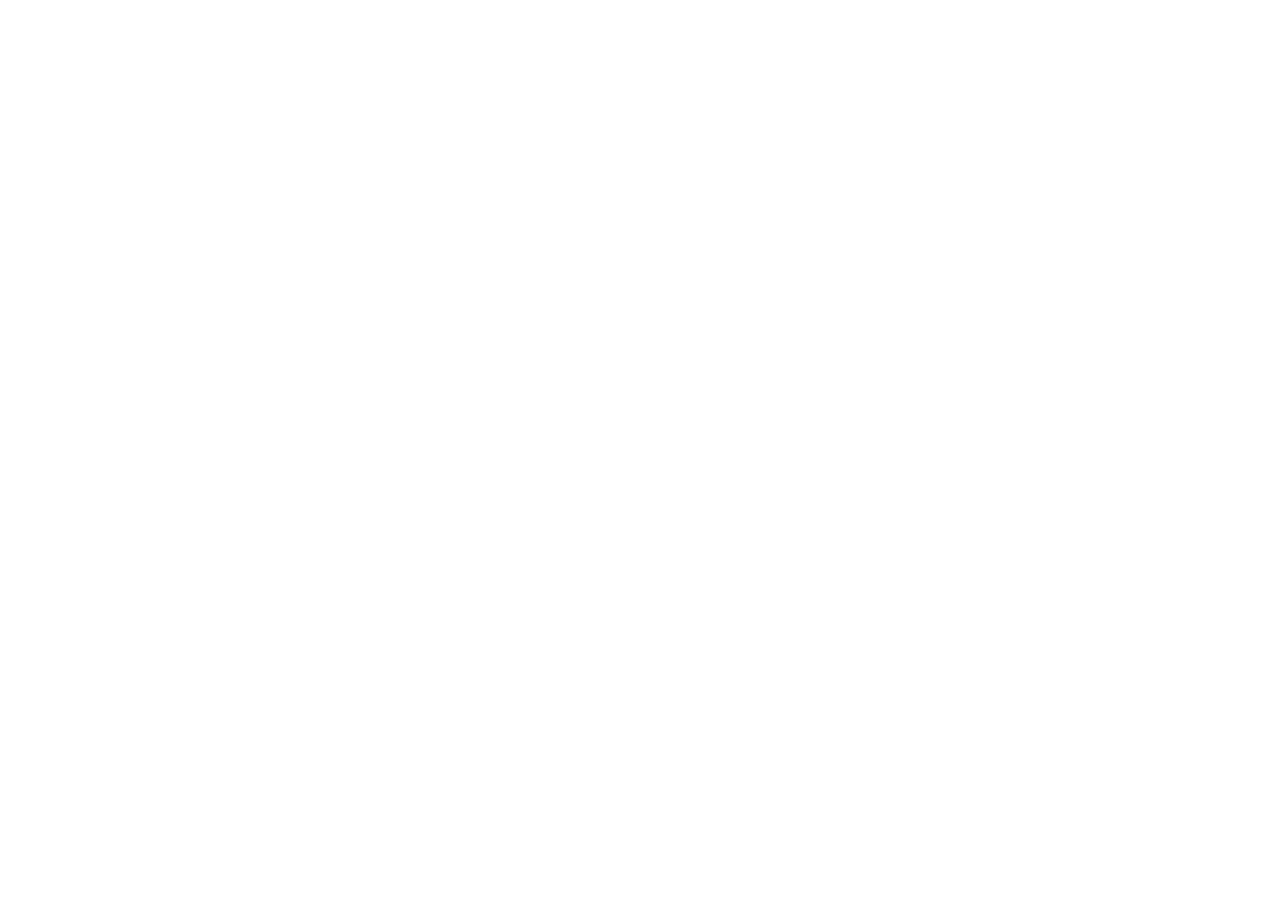
==== event.html @ f166d803 "working on event.html and index.html (started adding in the hero section and navigation links)" ====
<!DOCTYPE html>
<html lang="en">

<!--
  Name: Keile Cruz-Maldonado
  Date: Sept 12th, 2026
  CSC 372-01

  This is the event.html page for assignment 2 where 
-->

<head>
    <meta charset="UTF-8">
    <meta name="viewport" content="width=device-width, initial-scale=1.0">
    <title>Document</title>

    <link rel="stylesheet" href="css/style.css">

</head>

<body>

</body>

</html>
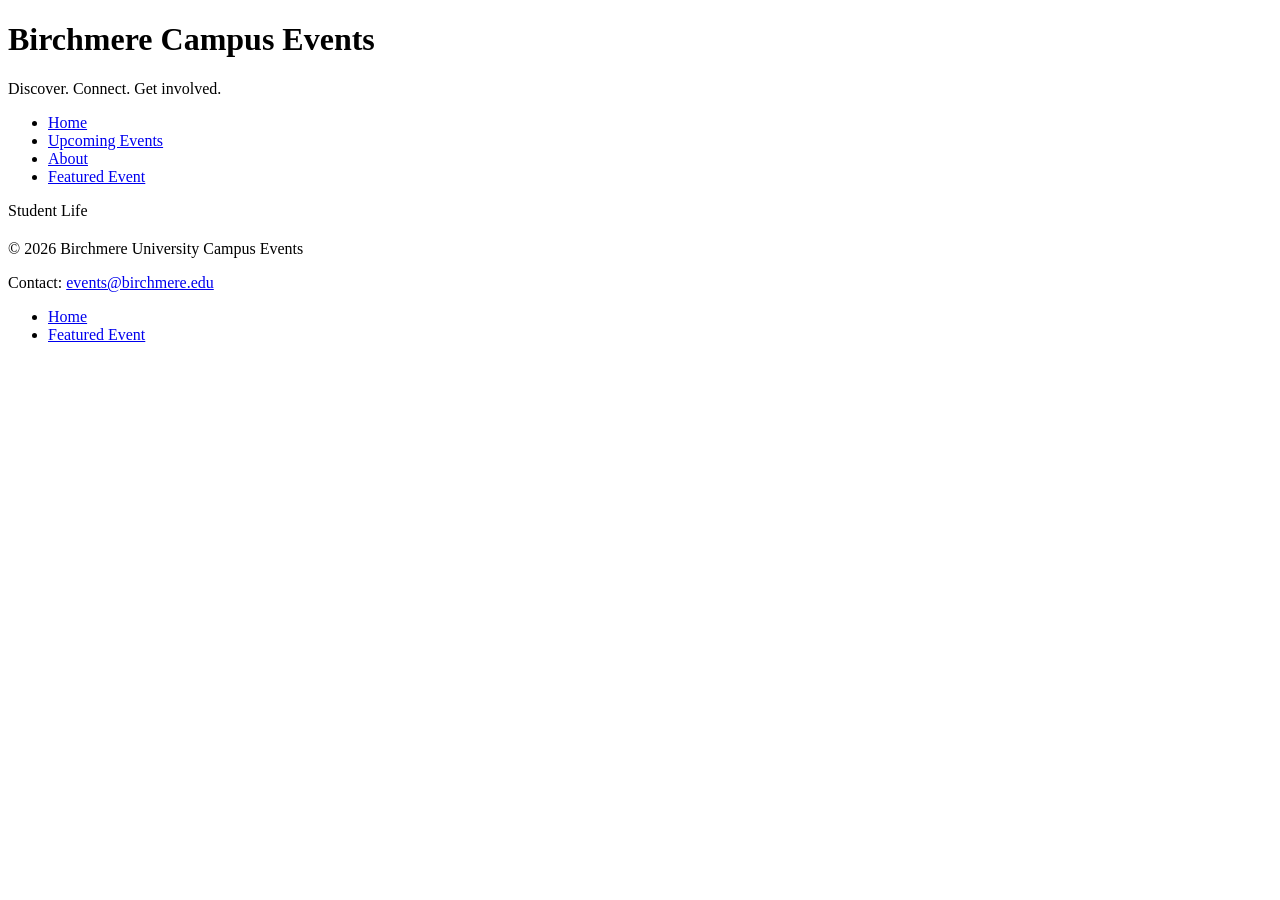
==== commit 70a5af5d: "working on event.html (added in the footer and header which is the same as index.html, started a por" ====
--- a/event.html
+++ b/event.html
@@ -6,20 +6,97 @@
   Date: Sept 12th, 2026
   CSC 372-01
 
-  This is the event.html page for assignment 2 where 
+  This is the event.html page for assignment 2 where it contains a shared header and navigation link, 
+  event introduction, main content and sidebar, related events, and footer. The information that is mostly in the 
+  event's page contains detailed information on the event itself, attendee expectations, schedule, a list, and 
+  participation information.
 -->
 
 <head>
-    <meta charset="UTF-8">
-    <meta name="viewport" content="width=device-width, initial-scale=1.0">
-    <title>Document</title>
+  <meta charset="UTF-8">
+  <meta name="viewport" content="width=device-width, initial-scale=1.0">
+  <title>Document</title>
 
-    <link rel="stylesheet" href="css/style.css">
+  <link rel="stylesheet" href="css/style.css">
 
 </head>
 
 <body>
 
+    <!-- Site Header -->
+
+  <header>
+      <div class="site-header">
+
+      <h1>Birchmere Campus Events</h1>
+      <p>Discover. Connect. Get involved.</p>
+
+    
+     <!-- Navigation Links -->
+
+    </div>
+
+    <nav>
+
+        <ul>
+          <li><a href="index.html">Home</a></li>
+          <li><a href="#upcoming-events">Upcoming Events</a></li>
+          <li><a href="#about">About</a></li>
+           <li><a href="event.html">Featured Event</a></li>
+
+        </ul>
+
+    </nav>
+
+  </header>
+
+     <main>
+
+      <!-- Event Introduction -->
+
+      <section class="event-intro">
+
+        <p class="category"> Student Life</p>
+
+        <h2> </h2>
+
+
+      </section>
+
+
+
+
+    </main>
+
+
+
+        <!-- Footer Section -->
+
+    <footer>
+      
+        <div class="footer-content">
+
+            <p>
+                &copy; 2026 Birchmere University Campus Events
+            </p>
+
+            <p>
+                Contact:
+                <a href="mailto:events@birchmere.edu"> events@birchmere.edu </a>
+            </p>
+
+            <nav>
+
+                <ul>
+                    <li><a href="index.html">Home</a></li>
+                    <li><a href="event.html">Featured Event</a></li>
+                </ul>
+
+            </nav>
+        </div>
+
+    </footer>
+
 </body>
 
 </html>
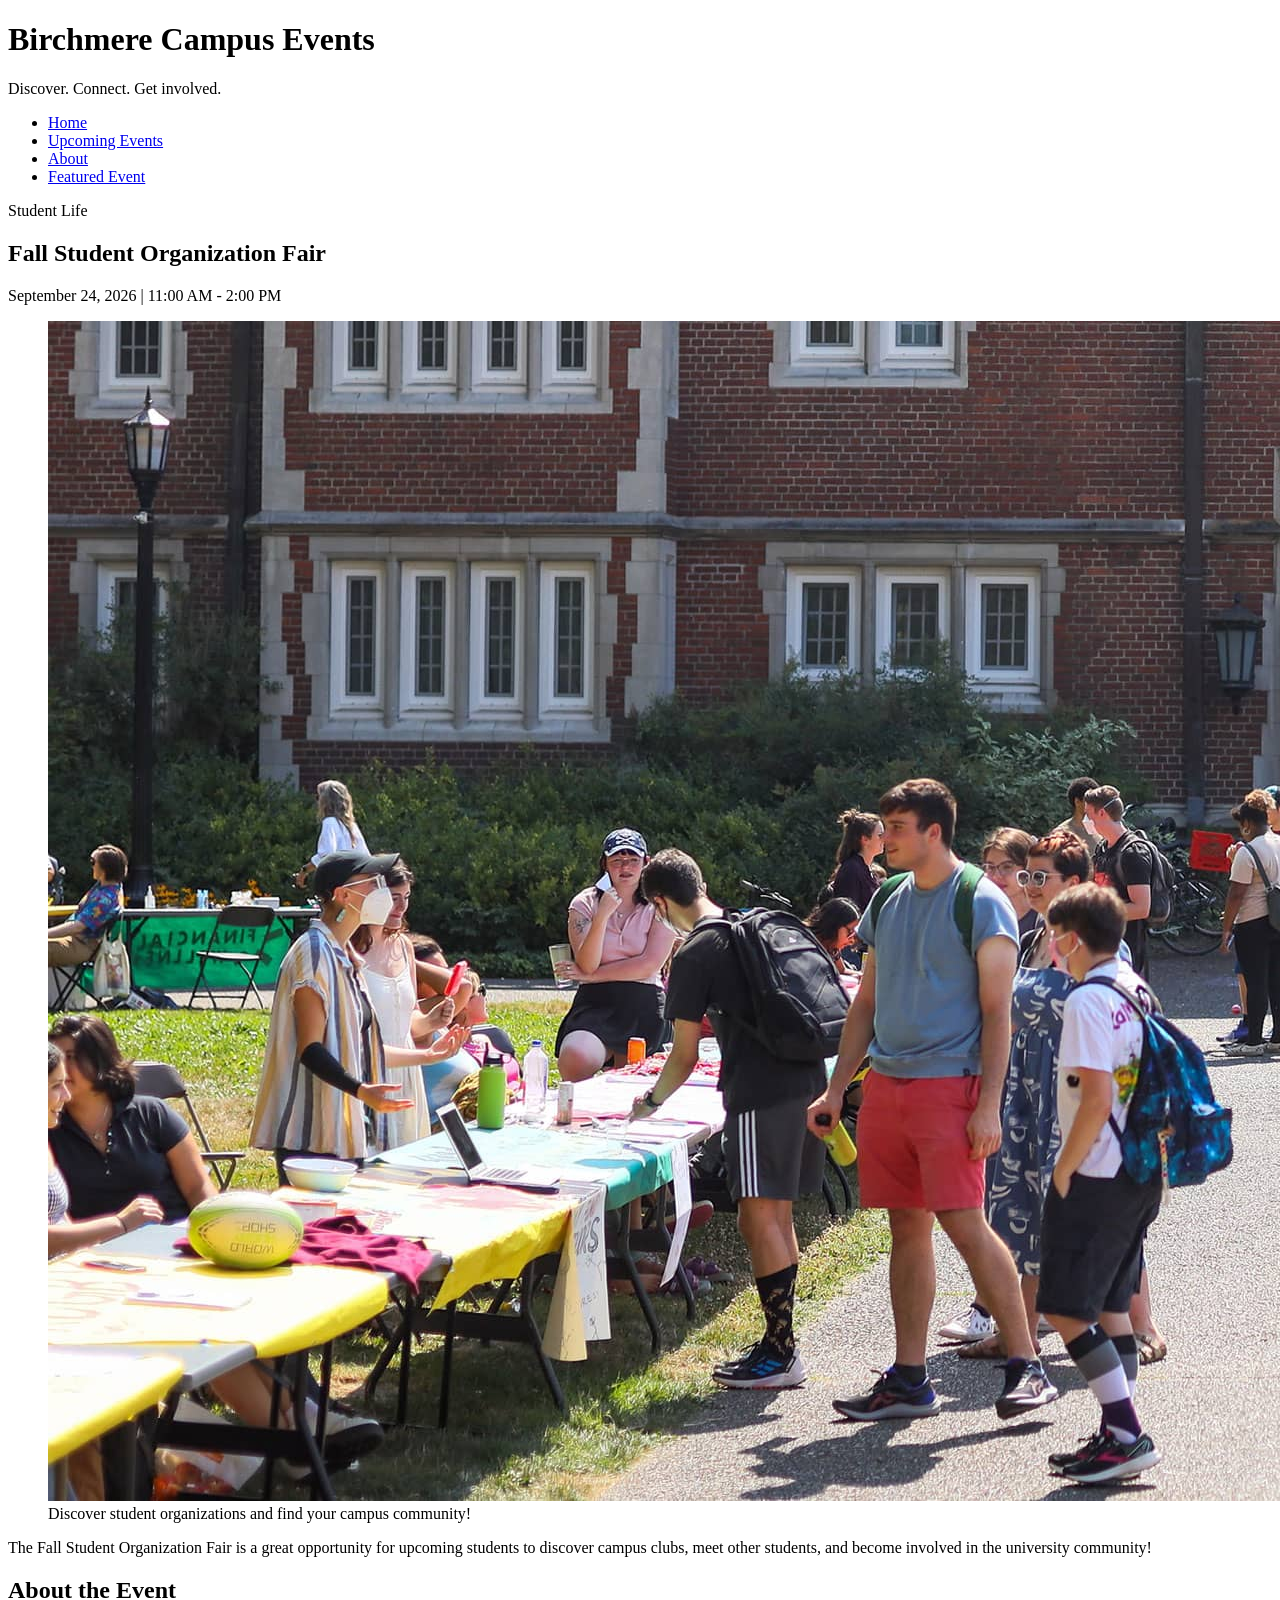
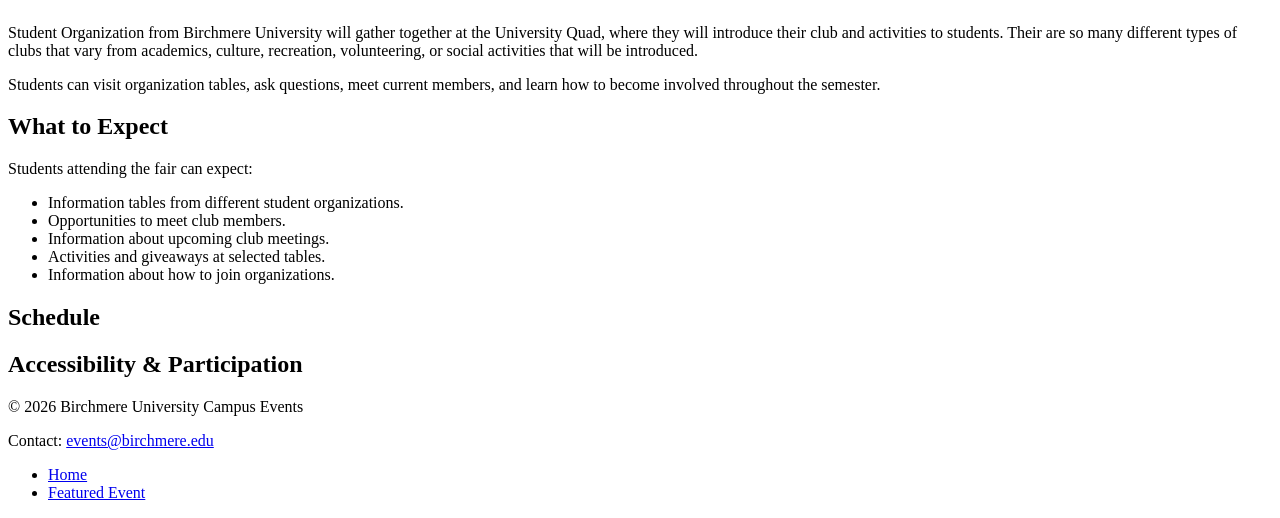
==== commit 3c835bb9: "Worked on the event.html (specifically added in info for event introduction, content and sidebar, an" ====
--- a/event.html
+++ b/event.html
@@ -13,11 +13,11 @@
 -->
 
 <head>
-  <meta charset="UTF-8">
-  <meta name="viewport" content="width=device-width, initial-scale=1.0">
-  <title>Document</title>
+    <meta charset="UTF-8">
+    <meta name="viewport" content="width=device-width, initial-scale=1.0">
+    <title>Document</title>
 
-  <link rel="stylesheet" href="css/style.css">
+    <link rel="stylesheet" href="css/style.css">
 
 </head>
 
@@ -25,55 +25,150 @@
 
     <!-- Site Header -->
 
-  <header>
-      <div class="site-header">
+    <header>
+        <div class="site-header">
 
-      <h1>Birchmere Campus Events</h1>
-      <p>Discover. Connect. Get involved.</p>
-
-    
-     <!-- Navigation Links -->
-
-    </div>
-
-    <nav>
-
-        <ul>
-          <li><a href="index.html">Home</a></li>
-          <li><a href="#upcoming-events">Upcoming Events</a></li>
-          <li><a href="#about">About</a></li>
-           <li><a href="event.html">Featured Event</a></li>
-
-        </ul>
-
-    </nav>
-
-  </header>
-
-     <main>
-
-      <!-- Event Introduction -->
-
-      <section class="event-intro">
-
-        <p class="category"> Student Life</p>
-
-        <h2> </h2>
+            <h1>Birchmere Campus Events</h1>
+            <p>Discover. Connect. Get involved.</p>
 
 
-      </section>
+            <!-- Navigation Links -->
+
+        </div>
+
+        <nav>
+
+            <ul>
+                <li><a href="index.html">Home</a></li>
+                <li><a href="#upcoming-events">Upcoming Events</a></li>
+                <li><a href="#about">About</a></li>
+                <li><a href="event.html">Featured Event</a></li>
+
+            </ul>
+
+        </nav>
+
+    </header>
+
+    <main>
+
+        <!-- Event Introduction -->
+
+        <section class="event-intro">
+
+            <p class="category"> Student Life</p>
+
+            <h2>Fall Student Organization Fair</h2>
+
+            <p> <time datetime="2026-09-24T11:00"> September 24, 2026 | 11:00 AM - 2:00 PM </time> </p>
+
+            <figure> <img src="images/event-1.jpg"
+                    alt="Students interacting with student organizations at the fall organization fair.">
+
+                <figcaption> Discover student organizations and find your campus community! </figcaption>
+
+            </figure>
+
+            <p>
+                The Fall Student Organization Fair is a great opportunity for upcoming students to discover
+                campus clubs, meet other students, and become involved in the university community!
+            </p>
+
+
+        </section>
+
+
+        <!-- Event Contend and Sidebar -->
+        <section class="event-layout">
+
+            <!-- Main Event information -->
+
+            <div class="event-main-content">
+
+                <section>
+
+                    <h2>About the Event</h2>
+
+                    <p>
+                        Student Organization from Birchmere University will gather together at the University Quad,
+                        where they will introduce their club and activities to students. Their are so many different
+                        types
+                        of clubs that vary from academics, culture, recreation, volunteering, or social activities
+                        that will be introduced.
+                    </p>
+
+                    <p>
+                        Students can visit organization tables, ask questions, meet current members, and learn how to
+                        become involved throughout the semester.
+                    </p>
+
+                </section>
+
+                <!-- Attendee Expections -->
+
+                <section>
+
+                    <h2>What to Expect</h2>
+
+                    <p>
+                        Students attending the fair can expect:
+                    </p>
+
+                    <ul>
+                        <li>Information tables from different student organizations.</li>
+                        <li>Opportunities to meet club members.</li>
+                        <li>Information about upcoming club meetings.</li>
+                        <li>Activities and giveaways at selected tables.</li>
+                        <li>Information about how to join organizations.</li>
+                    </ul>
+
+                </section>
+
+                <!-- Event Schedule -->
+
+                <section>
+
+                    <h2>Schedule</h2>
 
 
 
 
+
+
+                </section>
+
+                <!-- Accessibility Information -->
+
+                <section>
+
+                    <h2>Accessibility & Participation</h2>
+
+
+                </section>
+
+
+            </div>
+
+            <!-- Event Sidebar -->
+
+
+            <!-- Related Events -->
+             
+
+            <!-- event 1 -->
+
+            <!-- event 2 -->
+
+            <!-- event 3 -->
+
+        </section>
+
     </main>
 
-
-
-        <!-- Footer Section -->
+    <!-- Footer Section -->
 
     <footer>
-      
+
         <div class="footer-content">
 
             <p>
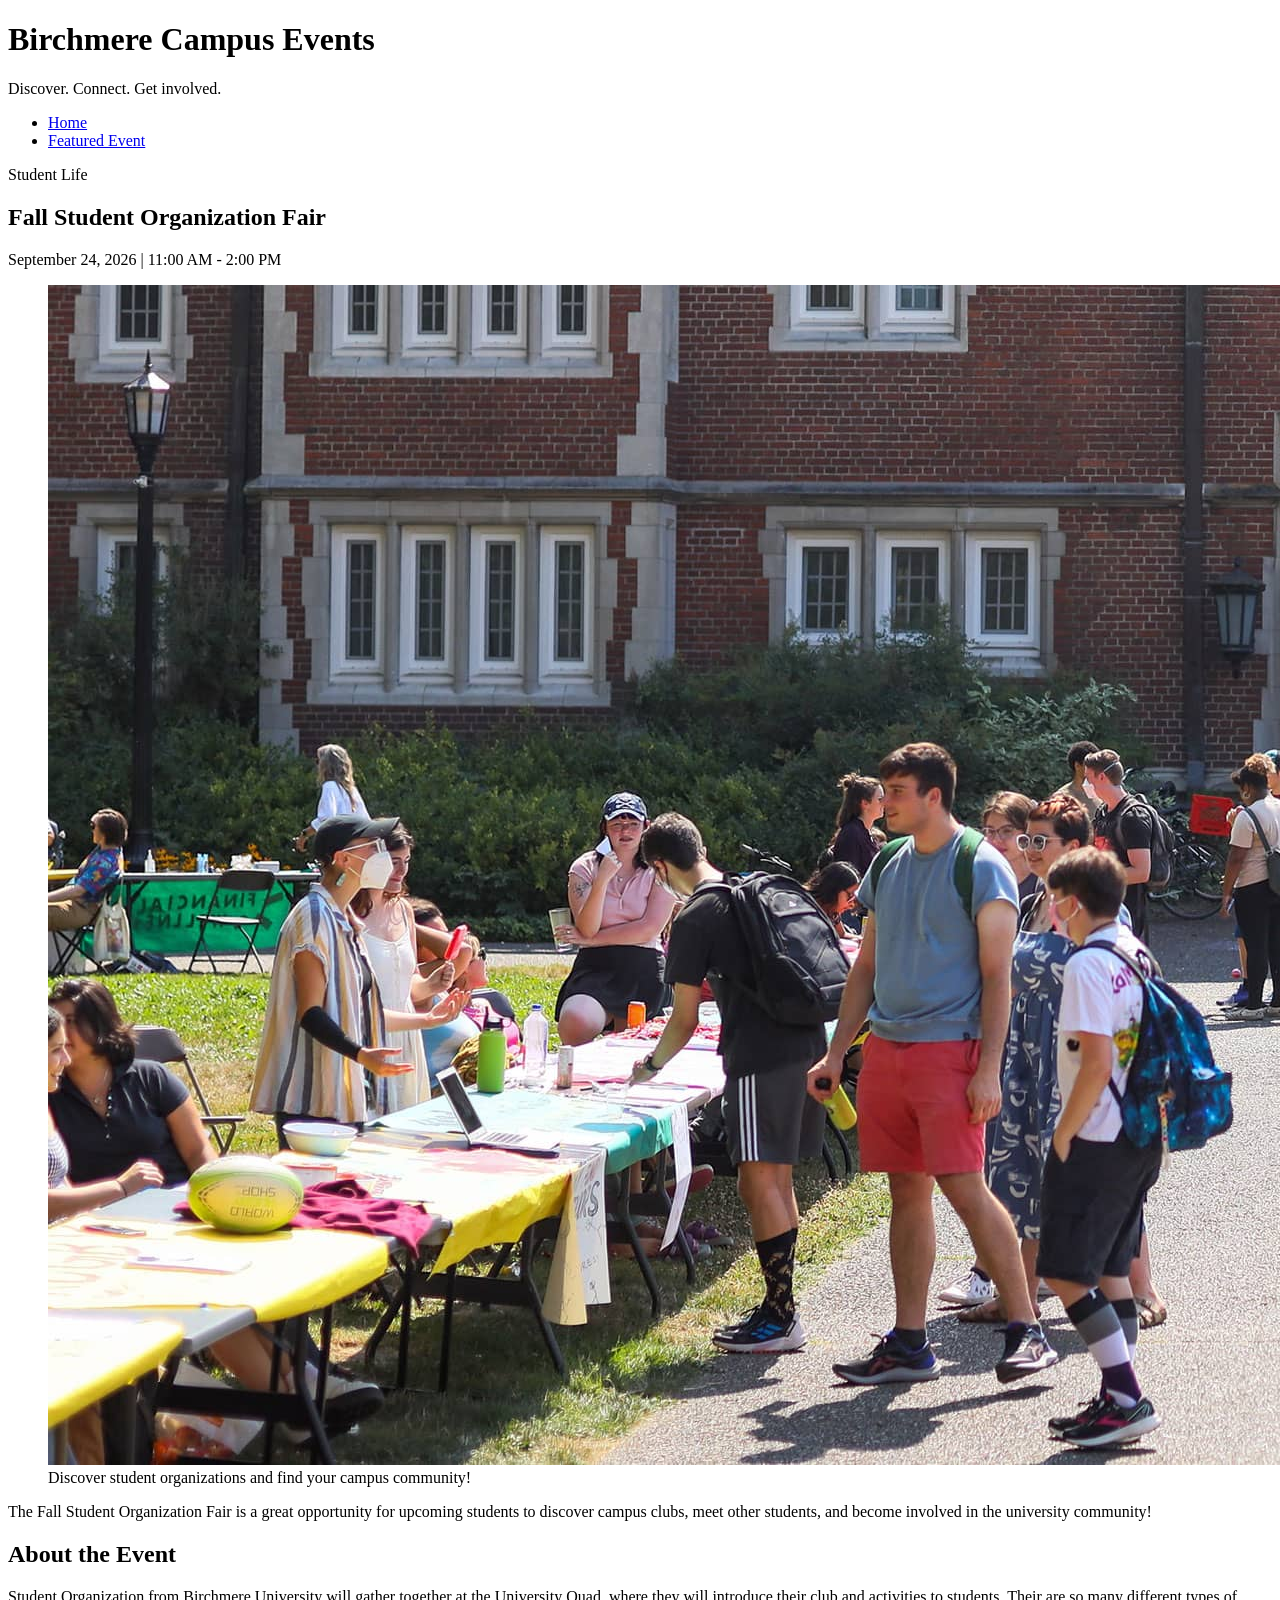
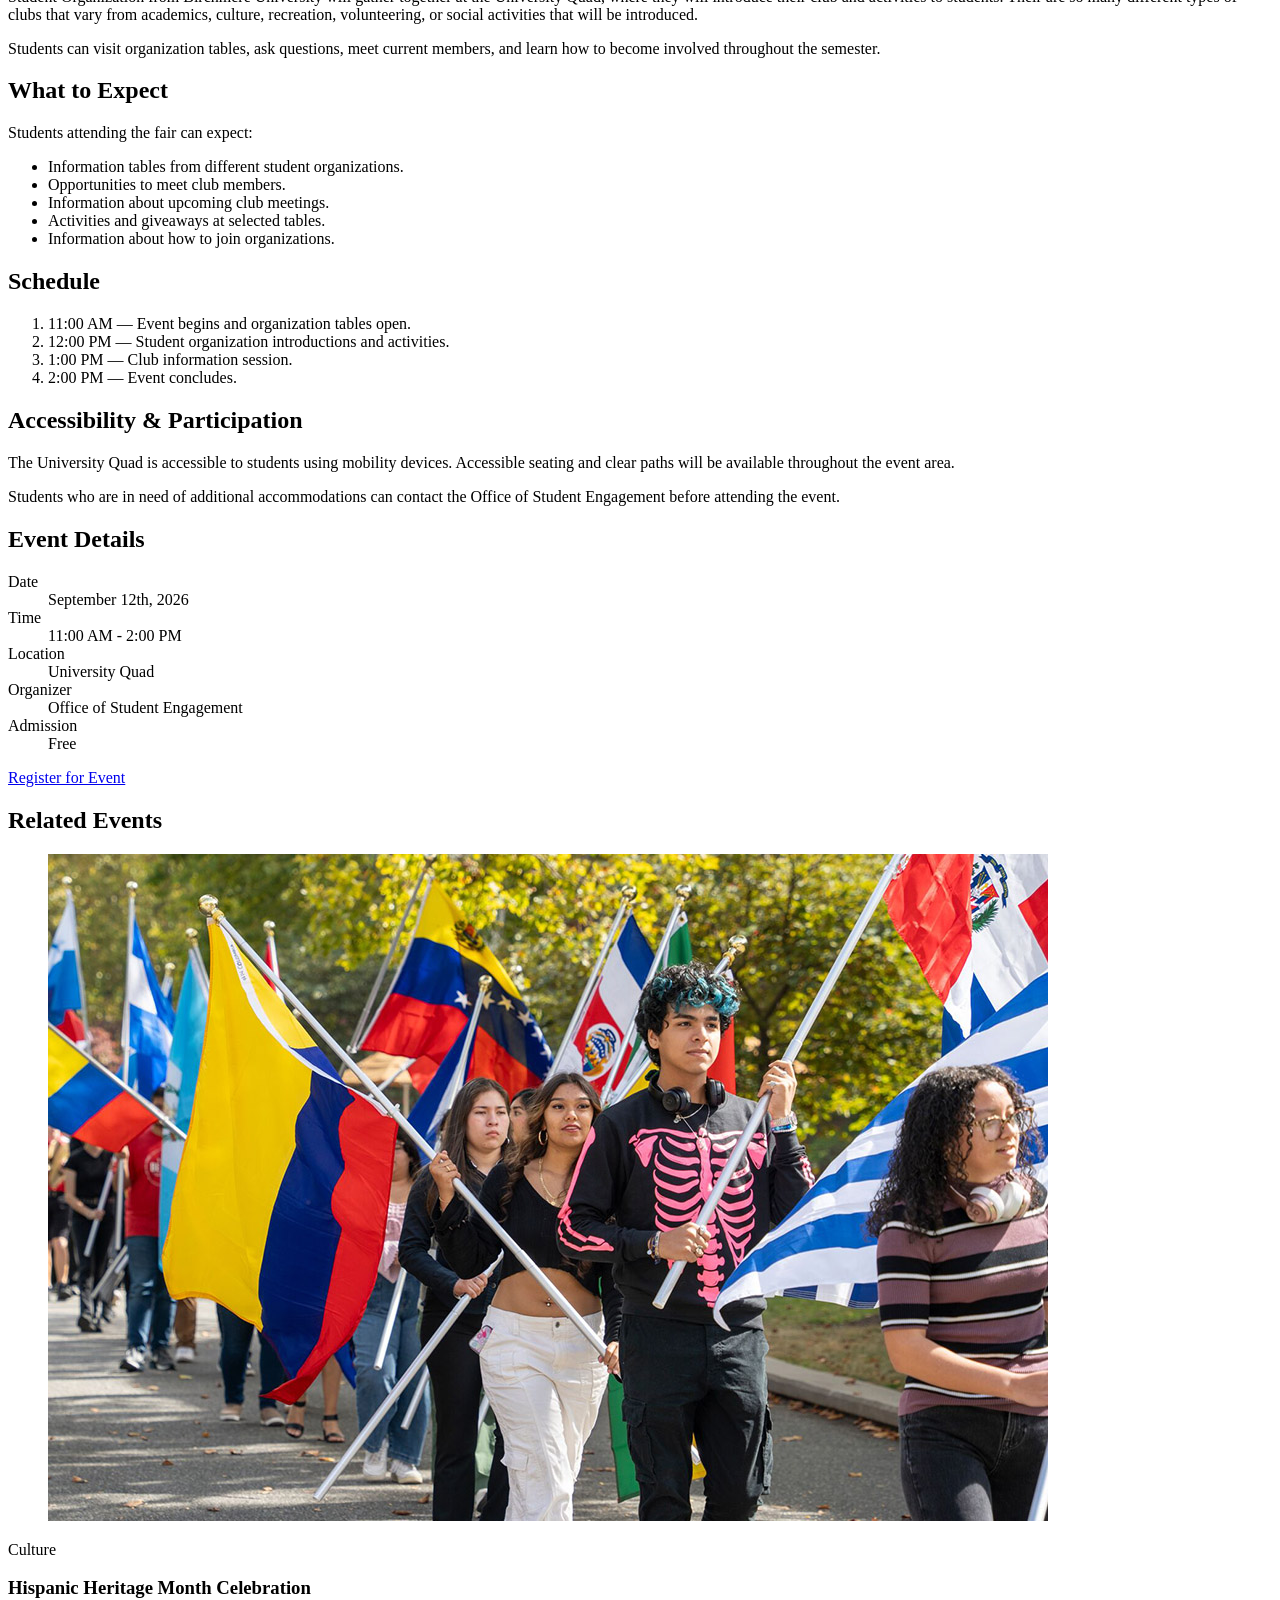
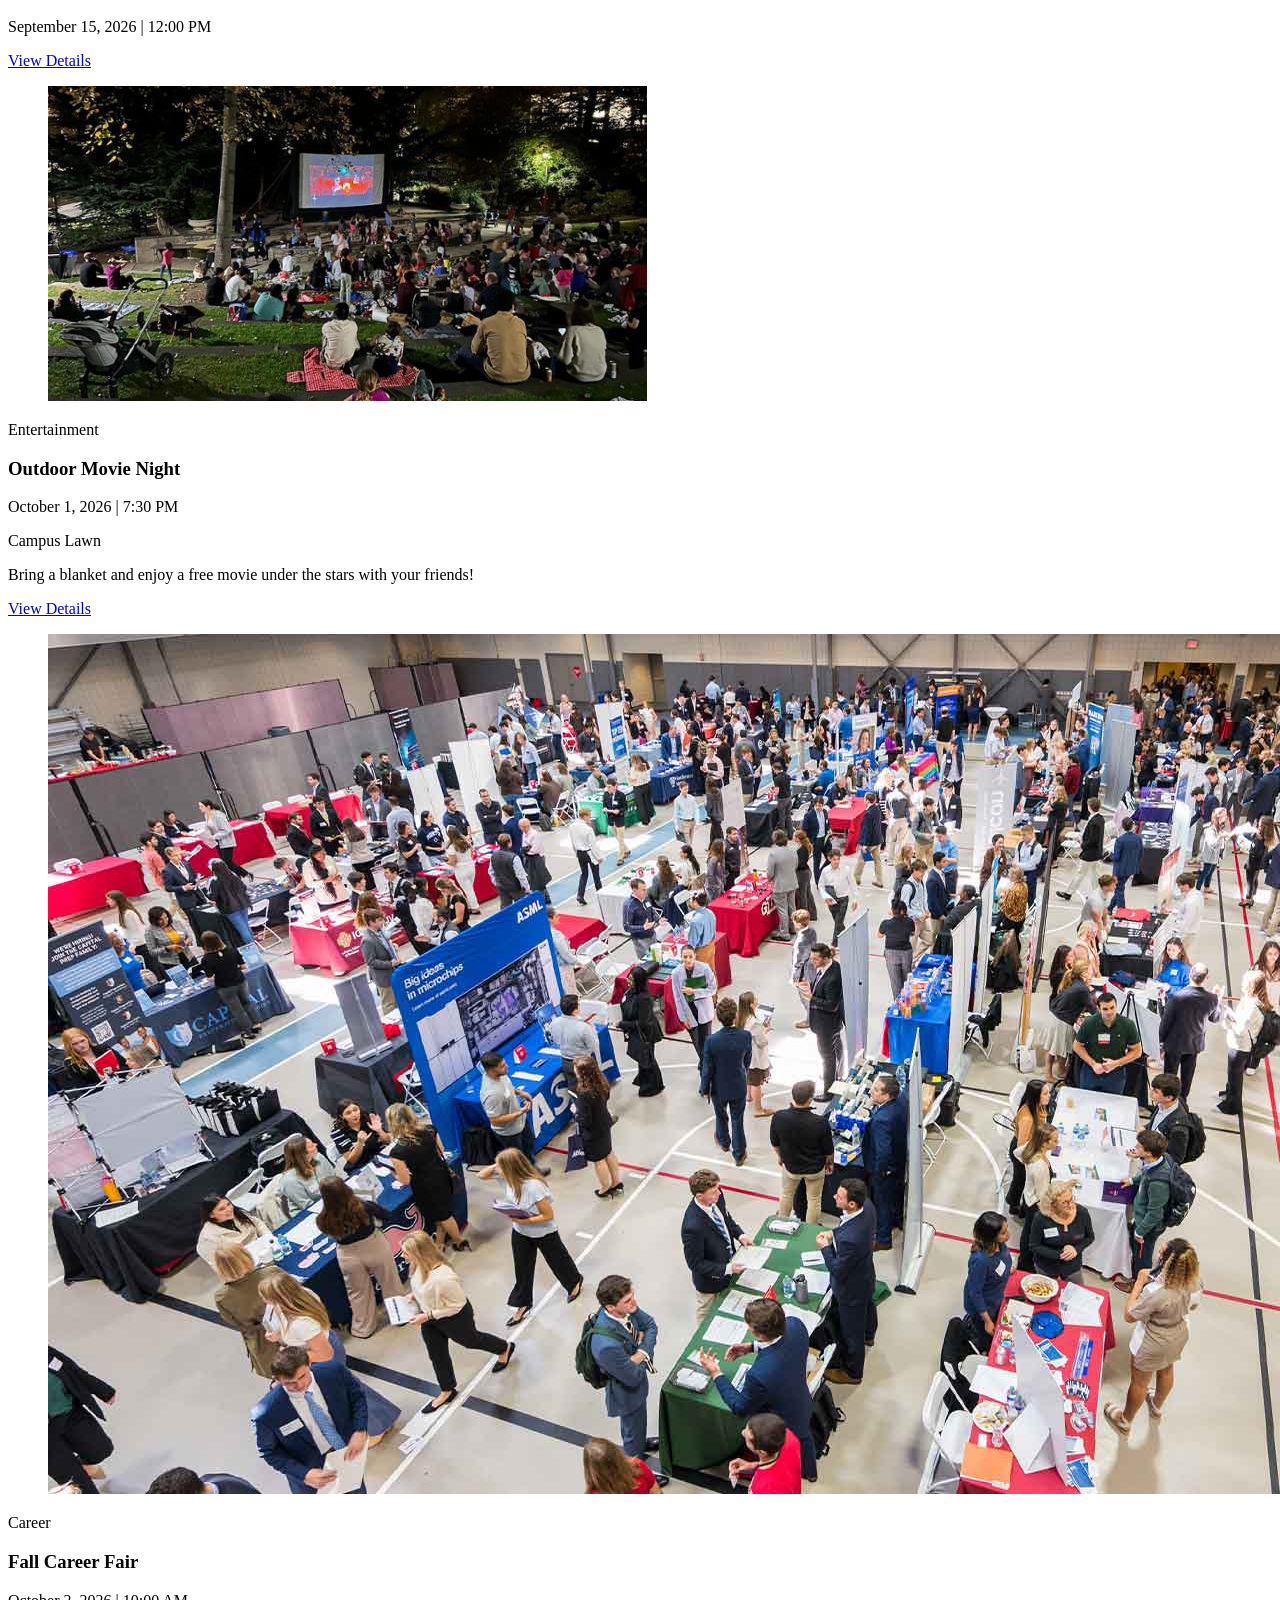
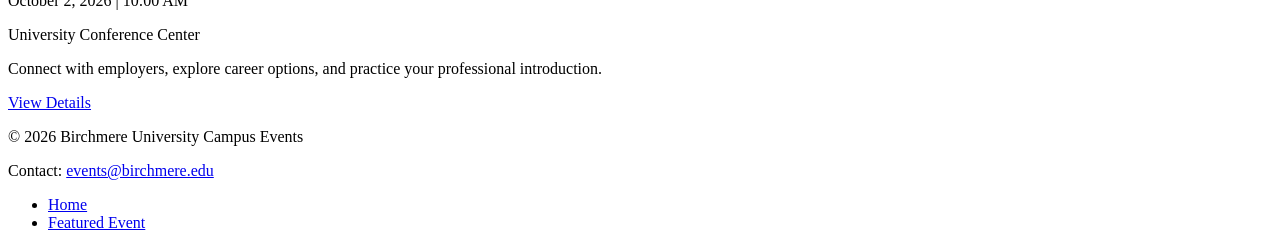
==== commit 00659e08: "working on the event.html page (added in information for accessibility info, event schedule, sidebar" ====
--- a/event.html
+++ b/event.html
@@ -15,7 +15,7 @@
 <head>
     <meta charset="UTF-8">
     <meta name="viewport" content="width=device-width, initial-scale=1.0">
-    <title>Document</title>
+    <title>Fall Studen Organization : Birchmere University</title>
 
     <link rel="stylesheet" href="css/style.css">
 
@@ -40,8 +40,6 @@
 
             <ul>
                 <li><a href="index.html">Home</a></li>
-                <li><a href="#upcoming-events">Upcoming Events</a></li>
-                <li><a href="#about">About</a></li>
                 <li><a href="event.html">Featured Event</a></li>
 
             </ul>
@@ -130,10 +128,27 @@
 
                     <h2>Schedule</h2>
 
-
-
-
-
+                    <ol>
+
+                        <li>
+                            <time datetime="2026-09-24T11:00">11:00 AM</time> — Event begins and organization tables
+                            open.
+                        </li>
+
+                        <li>
+                            <time datetime="2026-09-24T12:00">12:00 PM</time> — Student organization introductions and
+                            activities.
+                        </li>
+
+                        <li>
+                            <time datetime="2026-09-24T13:00">1:00 PM</time> — Club information session.
+                        </li>
+
+                        <li>
+                            <time datetime="2026-09-24T14:00">2:00 PM</time> — Event concludes.
+                        </li>
+
+                    </ol>
 
                 </section>
 
@@ -143,23 +158,160 @@
 
                     <h2>Accessibility & Participation</h2>
 
+                    <p>
+
+                        The University Quad is accessible to students using mobility devices. Accessible seating and
+                        clear paths will be available throughout the event area.
+
+                    </p>
+
+                    <p>
+
+                        Students who are in need of additional accommodations can
+                        contact the Office of Student Engagement before attending the event.
+
+                    </p>
 
                 </section>
 
-
             </div>
 
             <!-- Event Sidebar -->
 
-
-            <!-- Related Events -->
-             
-
-            <!-- event 1 -->
-
-            <!-- event 2 -->
-
-            <!-- event 3 -->
+            <aside class="event-sidebar">
+
+                <h2>Event Details</h2>
+
+                <dl>
+                    <dt>Date</dt>
+
+                    <dd> 
+
+                        <time datetime="2026-09-12"> September 12th, 2026</time> 
+                    
+                    </dd>
+
+                    <dt>Time</dt>
+
+                    <dd> 
+
+                        <time datetime="2026-09-12T11:00"> 11:00 AM - 2:00 PM </time> 
+
+                    </dd>
+
+                    <dt>Location</dt>
+
+                    <dd>University Quad</dd>
+
+                    <dt>Organizer</dt>
+
+                    <dd>Office of Student Engagement</dd>
+
+                    <dt>Admission</dt>
+
+                    <dd>Free</dd>
+
+                </dl> 
+
+                <a class="button" href="#"> Register for Event </a>
+
+            </aside>
+
+        </section>
+
+        <!-- Related Events -->
+
+        <section class="related-events">
+
+            <h2>Related Events</h2>
+
+            <div class="related-event-lists">
+
+                <!-- event 1 -->
+                <article class="related-event-card">
+
+                    <figure>
+
+                        <img src="images/event-2.jpg" alt="Students Celebrating Hispanic Heritage Month.">
+
+                    </figure>
+
+                    <div>
+                        <p class="category">Culture</p>
+
+                        <h3>Hispanic Heritage Month Celebration</h3>
+
+                        <p>
+
+                            <time datetime="2026-09-15T12:00"> September 15, 2026 | 12:00 PM </time>
+
+                        </p>
+
+                        <a href="event.html">View Details</a>
+
+                    </div>
+
+                </article>
+
+                <!-- event 2 -->
+
+                <article class="related-event-card">
+
+                    <figure>
+
+                        <img src="images/event-4.jpg"
+                            alt="Outdoor Movie screening with stuednts sitting outside in the lawn.">
+
+                    </figure>
+
+                    <div>
+
+                        <p class="category">Entertainment</p>
+
+                        <h3>Outdoor Movie Night</h3>
+
+                        <p> <time datetime="2026-10-01T19:30"> October 1, 2026 | 7:30 PM </time></p>
+
+                        <p>Campus Lawn</p>
+
+                        <p> Bring a blanket and enjoy a free movie under the stars with your friends! </p>
+
+                        <a href="event.html">View Details</a>
+
+                    </div>
+
+                </article>
+
+                <!-- event 3 -->
+
+                <article class="related-event-card">
+
+                    <figure>
+
+                        <img src="images/event-3.jpg" alt="Students speaking with employers at a career fair.">
+
+                    </figure>
+
+                    <div>
+
+                        <p class="category">Career</p>
+
+                        <h3>Fall Career Fair</h3>
+
+                        <p> <time datetime="2026-10-02T10:00"> October 2, 2026 | 10:00 AM </time> </p>
+
+                        <p>University Conference Center</p>
+
+                        <p> Connect with employers, explore career options, and practice your professional
+                            introduction. </p>
+
+                        <a href="event.html">View Details</a>
+
+                    </div>
+
+                </article>
+
+            </div>
 
         </section>
 
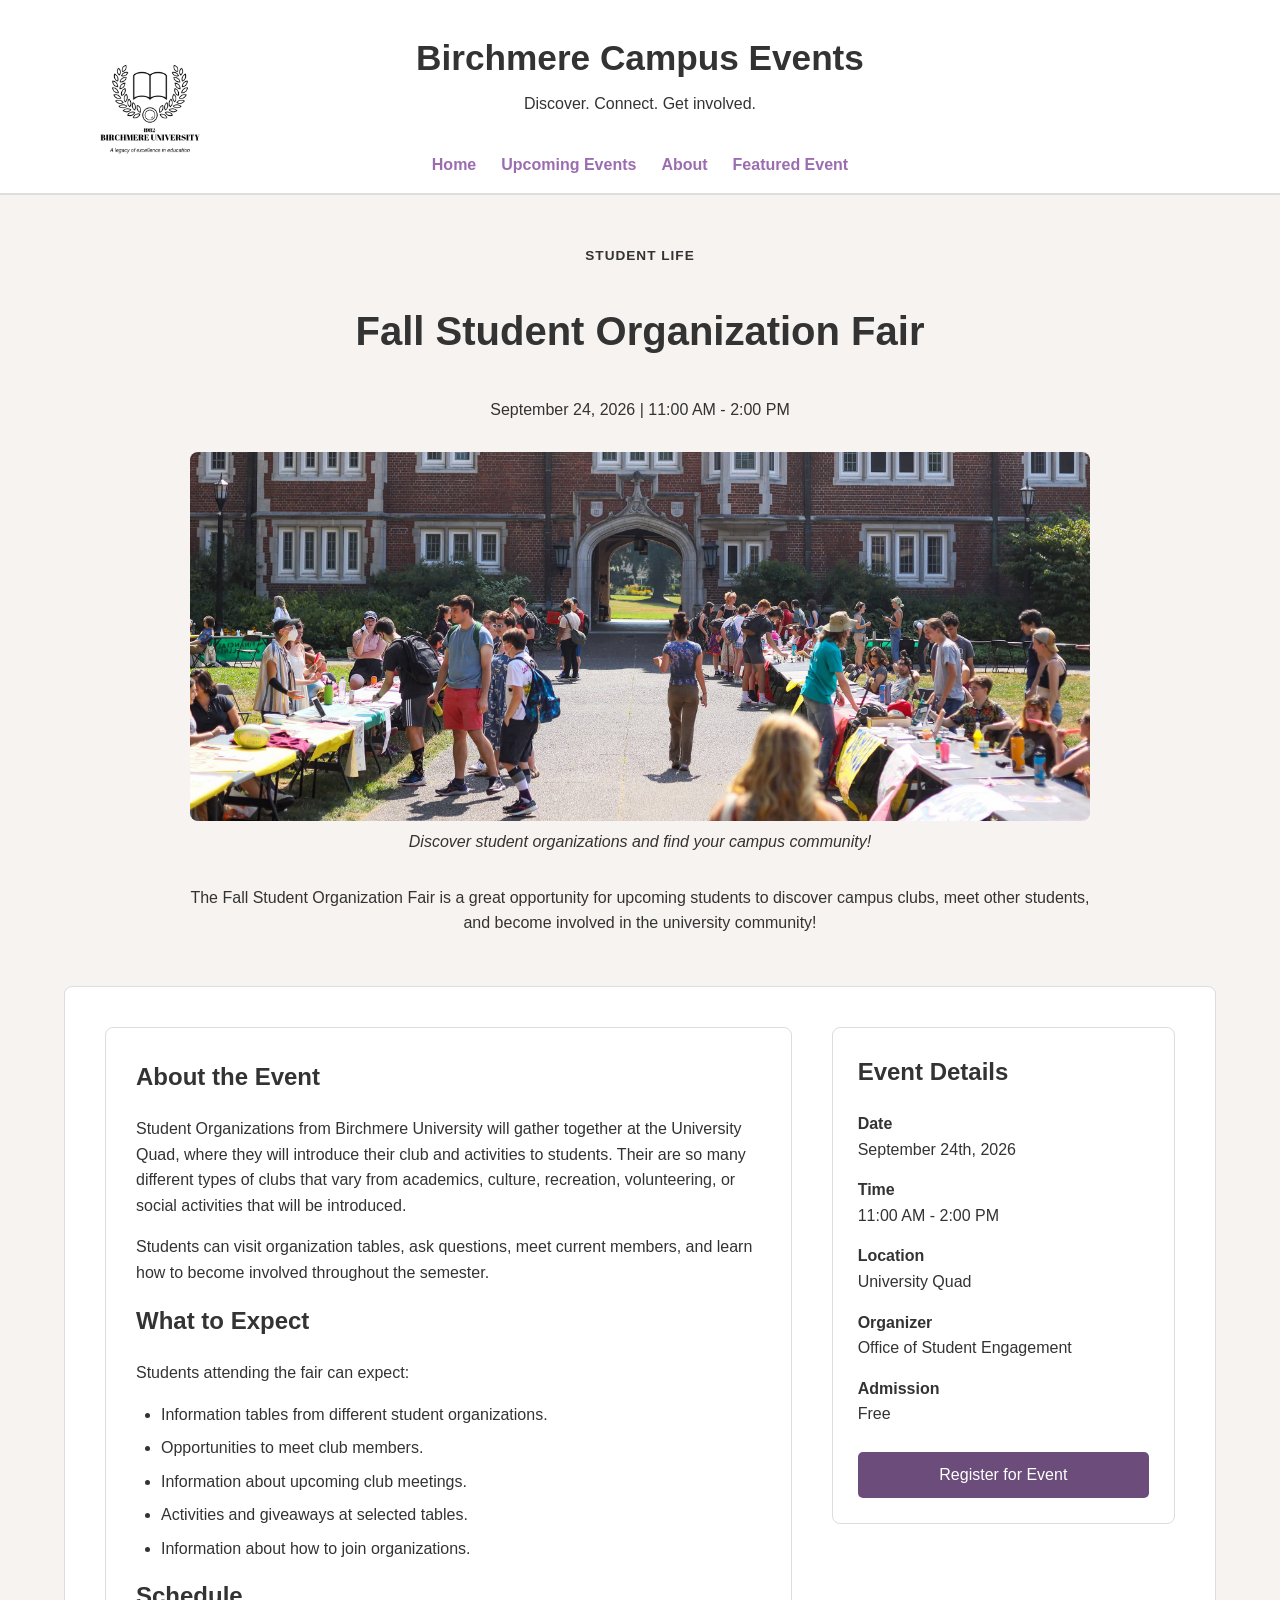
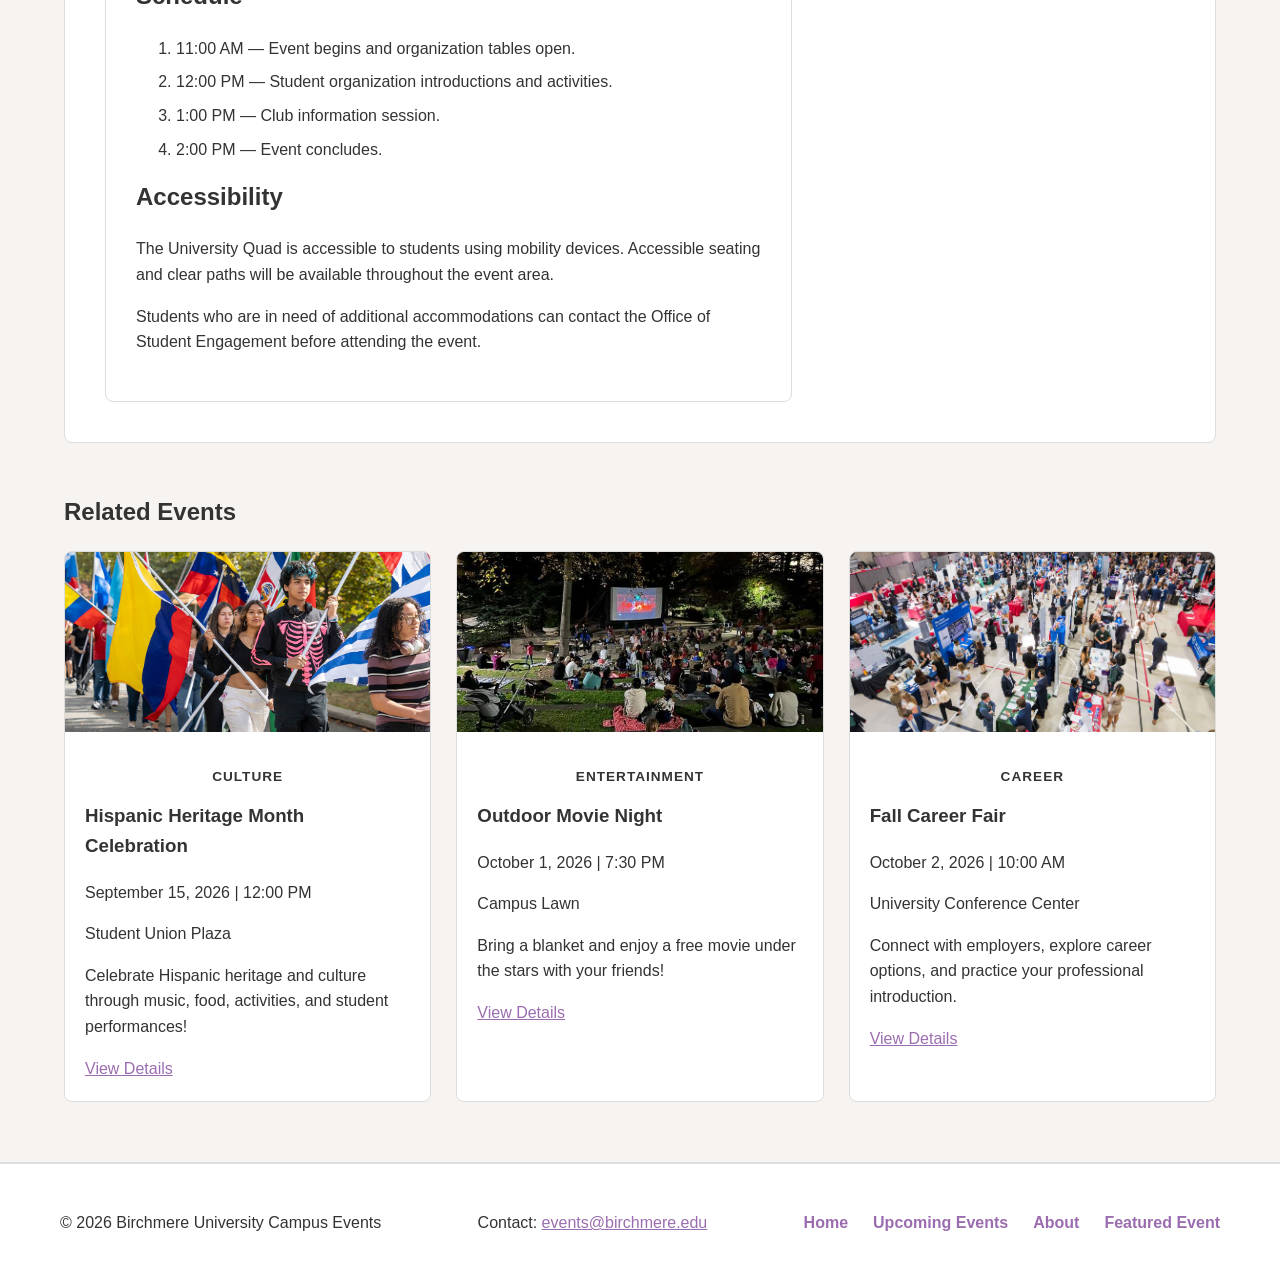
==== commit 8c8b9342: "working on event.html, index.html, and adding in the styling for both of the pages on style.css. Wor" ====
--- a/event.html
+++ b/event.html
@@ -6,10 +6,12 @@
   Date: Sept 12th, 2026
   CSC 372-01
 
-  This is the event.html page for assignment 2 where it contains a shared header and navigation link, 
-  event introduction, main content and sidebar, related events, and footer. The information that is mostly in the 
-  event's page contains detailed information on the event itself, attendee expectations, schedule, a list, and 
-  participation information.
+  This is the event.html page for assignment 2 where it contains a shared header and navigation link with
+  the index.html. The page opens up with an event introduction that has the event name, image, category, date/time,
+  and description. Then a main column and side bar are given about the specific event to which has 
+  detailed information and a button to register for the event itself. 3 Related events are also on display
+  and the shared footer between the index.html and event.html is included.
+
 -->
 
 <head>
@@ -28,6 +30,8 @@
     <header>
         <div class="site-header">
 
+            <img src="images/logo-uni.png" alt="Birchmere University Logo">
+
             <h1>Birchmere Campus Events</h1>
             <p>Discover. Connect. Get involved.</p>
 
@@ -40,6 +44,8 @@
 
             <ul>
                 <li><a href="index.html">Home</a></li>
+                <li><a href="#upcoming-events">Upcoming Events</a></li>
+                <li><a href="#about">About</a></li>
                 <li><a href="event.html">Featured Event</a></li>
 
             </ul>
@@ -77,7 +83,7 @@
 
 
         <!-- Event Contend and Sidebar -->
-        <section class="event-layout">
+        <section id="about" class="event-layout">
 
             <!-- Main Event information -->
 
@@ -88,7 +94,7 @@
                     <h2>About the Event</h2>
 
                     <p>
-                        Student Organization from Birchmere University will gather together at the University Quad,
+                        Student Organizations from Birchmere University will gather together at the University Quad,
                         where they will introduce their club and activities to students. Their are so many different
                         types
                         of clubs that vary from academics, culture, recreation, volunteering, or social activities
@@ -156,7 +162,7 @@
 
                 <section>
 
-                    <h2>Accessibility & Participation</h2>
+                    <h2>Accessibility</h2>
 
                     <p>
 
@@ -185,17 +191,17 @@
                 <dl>
                     <dt>Date</dt>
 
-                    <dd> 
-
-                        <time datetime="2026-09-12"> September 12th, 2026</time> 
-                    
+                    <dd>
+
+                        <time datetime="2026-09-24"> September 24th, 2026</time>
+
                     </dd>
 
                     <dt>Time</dt>
 
-                    <dd> 
-
-                        <time datetime="2026-09-12T11:00"> 11:00 AM - 2:00 PM </time> 
+                    <dd>
+
+                        <time datetime="2026-09-12T11:00"> 11:00 AM - 2:00 PM </time>
 
                     </dd>
 
@@ -211,17 +217,17 @@
 
                     <dd>Free</dd>
 
-                </dl> 
-
-                <a class="button" href="#"> Register for Event </a>
+                </dl>
+
+                <a class="button" href="#register"> Register for Event </a>
 
             </aside>
 
         </section>
-
+ 
         <!-- Related Events -->
 
-        <section class="related-events">
+        <section id="upcoming-events" class="related-events">
 
             <h2>Related Events</h2>
 
@@ -245,6 +251,12 @@
 
                             <time datetime="2026-09-15T12:00"> September 15, 2026 | 12:00 PM </time>
 
+                        </p>
+
+                        <p>Student Union Plaza</p>
+
+                        <p> 
+                            Celebrate Hispanic heritage and culture through music, food, activities, and student performances!
                         </p>
 
                         <a href="event.html">View Details</a>
@@ -335,8 +347,12 @@
             <nav>
 
                 <ul>
+
                     <li><a href="index.html">Home</a></li>
+                    <li><a href="#upcoming-events">Upcoming Events</a></li>
+                    <li><a href="#about">About</a></li>
                     <li><a href="event.html">Featured Event</a></li>
+
                 </ul>
 
             </nav>
--- a/css/style.css
+++ b/css/style.css
@@ -0,0 +1,458 @@
+/* general style for the website layout */
+
+* {
+    box-sizing: border-box;
+}
+
+body {
+    margin: 0;
+    font-family: Arial, sans-serif;
+    line-height: 1.6;
+    background-color: #f7f3f0;
+    color: #333;
+}
+
+img {
+    max-width: 100%;
+    display: block;
+}
+
+a {
+    color: #6b4c7a;
+}
+
+a {
+    color: #9b6db0;
+}
+
+/* header section */
+
+header {
+    background-color: #ffffff;
+    border-bottom: 2px solid #ddd;
+}
+
+.site-header {
+    max-width: 1200px;
+    margin: 0 auto;
+    padding: 30px 20px 20px;
+    position: relative;
+    text-align: center;
+}
+
+.site-header h1 {
+    margin: 0;
+    font-size: 2.2rem;
+}
+
+.site-header p {
+    margin: 5px 0 0;
+}
+
+/* Header text */
+
+.header-text {
+    width: 350px;
+    flex-shrink: 0;
+}
+
+nav ul {
+    list-style: none;
+    margin: 0;
+    padding: 15px 20px;
+    display: flex;
+    justify-content: center;
+    align-items: center;
+    gap: 25px;
+    flex-wrap: wrap;
+}
+
+nav a {
+    text-decoration: none;
+    font-weight: bold;
+}
+
+.header-text {
+    width: 100%;
+    text-align: center;
+}
+
+.site-header h1 {
+    margin: 0;
+    font-size: 2.2rem;
+    white-space: nowrap;
+}
+
+.site-header p {
+    margin: 5px 0 0;
+}
+
+/* Uni-logo design */
+
+.site-header img {
+    width: 160px;
+    height: 160px;
+    object-fit: contain;
+
+    position: absolute;
+    left: 30px;
+    top: 30px;
+}
+
+/* main section */
+
+main {
+    width: 90%;
+    max-width: 1200px;
+    margin: 0 auto;
+}
+
+section {
+    margin: 50px 0;
+}
+
+/* hero section */
+
+
+.hero {
+    padding: 70px 20px;
+    text-align: center;
+}
+
+.hero-content {
+    text-align: center;
+}
+
+.hero h2 {
+    font-size: 2.5rem;
+    margin-bottom: 15px;
+}
+
+.hero p {
+    max-width: 700px;
+    margin: 0 auto 25px;
+}
+
+.hero-image {
+    margin: 30px auto 0;
+    text-align: center;
+}
+
+.hero-image img {
+    width: 100%;
+    max-width: 700px;
+    height: 350px;
+    object-fit: cover;
+    border-radius: 8px;
+    margin: 0 auto;
+}
+
+.hero-image figcaption {
+    margin-top: 8px;
+    text-align: center;
+    font-style: italic;
+}
+
+.button {
+    display: inline-block;
+    padding: 10px 20px;
+    background-color: #6b4c7a;
+    color: white;
+    text-decoration: none;
+    border-radius: 5px;
+}
+
+.button:hover {
+    background-color: #9b6db0;
+}
+
+/* Upcoming events section */
+
+.events-grid {
+    display: grid;
+    grid-template-columns: repeat(3, 1fr);
+    gap: 25px;
+}
+
+.event-card,
+.event-card-featured {
+    background-color: white;
+    border: 1px solid #ddd;
+    border-radius: 8px;
+    overflow: hidden;
+}
+
+.event-card figcaption,
+.event-card-featured figcaption {
+    text-align: center;
+}
+
+.event-card figure,
+.event-card-featured figure {
+    margin: 0;
+}
+
+.event-card img,
+.event-card-featured img {
+    width: 100%;
+    height: 220px;
+    object-fit: cover;
+}
+
+.event-card-content {
+    padding: 20px;
+}
+
+.event-card h3 {
+    margin-top: 5px;
+}
+
+.events-section h2{
+    text-align: center;
+}
+
+.event-card-content p {
+    margin: 8px 0;
+}
+
+.event-card-content a {
+    display: inline-block;
+    margin-top: 10px;
+    font-weight: bold;
+}
+
+.category {
+    font-weight: bold;
+    text-transform: uppercase;
+    font-size: 0.85rem;
+    letter-spacing: 1px;
+    text-align: center;
+}
+
+/* about section */
+
+#about {
+    background-color: white;
+    padding: 40px;
+    border: 1px solid #ddd;
+    border-radius: 8px;
+}
+
+#about ul {
+    padding-left: 25px;
+}
+
+/* event introduction section */
+
+.event-intro {
+    text-align: center;
+    max-width: 900px;
+    margin: 50px auto;
+}
+
+.event-intro h2 {
+    font-size: 2.5rem;
+}
+
+.event-intro figure {
+    margin: 30px auto;
+}
+
+.event-intro img {
+    width: 100%;
+    max-height: 500px;
+    object-fit: cover;
+    border-radius: 8px;
+}
+
+.event-intro figcaption {
+    margin-top: 8px;
+    font-style: italic;
+}
+
+/* event main and sidebar section */
+
+.event-layout {
+    display: grid;
+    grid-template-columns: 2fr 1fr;
+    gap: 40px;
+    align-items: start;
+}
+
+.event-main-content {
+    background-color: white;
+    padding: 30px;
+    border: 1px solid #ddd;
+    border-radius: 8px;
+}
+
+.event-main-content section {
+    margin: 0 0 35px;
+}
+
+.event-main-content section {
+    margin-bottom: 0;
+}
+
+.event-main-content h2 {
+    margin-top: 0;
+}
+
+.event-main-content li {
+    margin-bottom: 8px;
+}
+
+.event-sidebar {
+    background-color: white;
+    padding: 25px;
+    border: 1px solid #ddd;
+    border-radius: 8px;
+}
+
+.event-sidebar h2 {
+    margin-top: 0;
+}
+
+.event-sidebar dl {
+    margin-bottom: 25px;
+}
+
+.event-sidebar dt {
+    font-weight: bold;
+    margin-top: 15px;
+}
+
+.event-sidebar dd {
+    margin-left: 0;
+}
+
+.event-sidebar .button {
+    width: 100%;
+    text-align: center;
+}
+
+/* related events section */
+
+.related-event-lists {
+    display: flex;
+    flex-direction: row;
+    flex-wrap: wrap;
+    gap: 25px;
+}
+
+.related-event-card {
+    flex: 1 1 250px;
+    background-color: white;
+    border: 1px solid #ddd;
+    border-radius: 8px;
+    overflow: hidden;
+}
+
+.related-event-card figure {
+    margin: 0;
+}
+
+.related-event-card img {
+    width: 100%;
+    height: 180px;
+    object-fit: cover;
+}
+
+.related-event-card div {
+    padding: 20px;
+}
+
+.related-event-card h3 {
+    margin-top: 5px;
+}
+
+/* footer section */
+
+footer {
+    margin-top: 60px;
+    background-color: #ffffff;
+    border-top: 2px solid #ddd;
+}
+
+.footer-content {
+    max-width: 1200px;
+    margin: 0 auto;
+    padding: 30px 20px;
+    display: flex;
+    justify-content: space-between;
+    align-items: center;
+    gap: 25px;
+    flex-wrap: wrap;
+}
+
+.footer-content nav ul {
+    padding: 0;
+}
+
+/* responsive design section */
+
+@media (max-width: 900px) {
+
+    .events-grid {
+        grid-template-columns: repeat(2, 1fr);
+    }
+
+    .event-card.featured {
+        grid-column: span 2;
+    }
+
+    .event-layout {
+        grid-template-columns: 1fr;
+    }
+
+    .event-sidebar {
+        order: 2;
+    }
+
+    .footer-content {
+        justify-content: center;
+        text-align: center;
+    }
+
+}
+
+@media (max-width: 600px) {
+
+    .site-header h1 {
+        font-size: 1.8rem;
+    }
+
+    nav ul {
+        flex-direction: column;
+        gap: 10px;
+    }
+
+    .hero {
+        padding: 40px 10px;
+    }
+
+    .hero h2 {
+        font-size: 2rem;
+    }
+
+    .events-grid {
+        grid-template-columns: 1fr;
+    }
+
+    .event-card.featured {
+        grid-column: span 1;
+    }
+
+    .event-main-content {
+        padding: 20px;
+    }
+
+    .event-intro h2 {
+        font-size: 2rem;
+    }
+
+    .footer-content {
+        flex-direction: column;
+    }
+
+}
